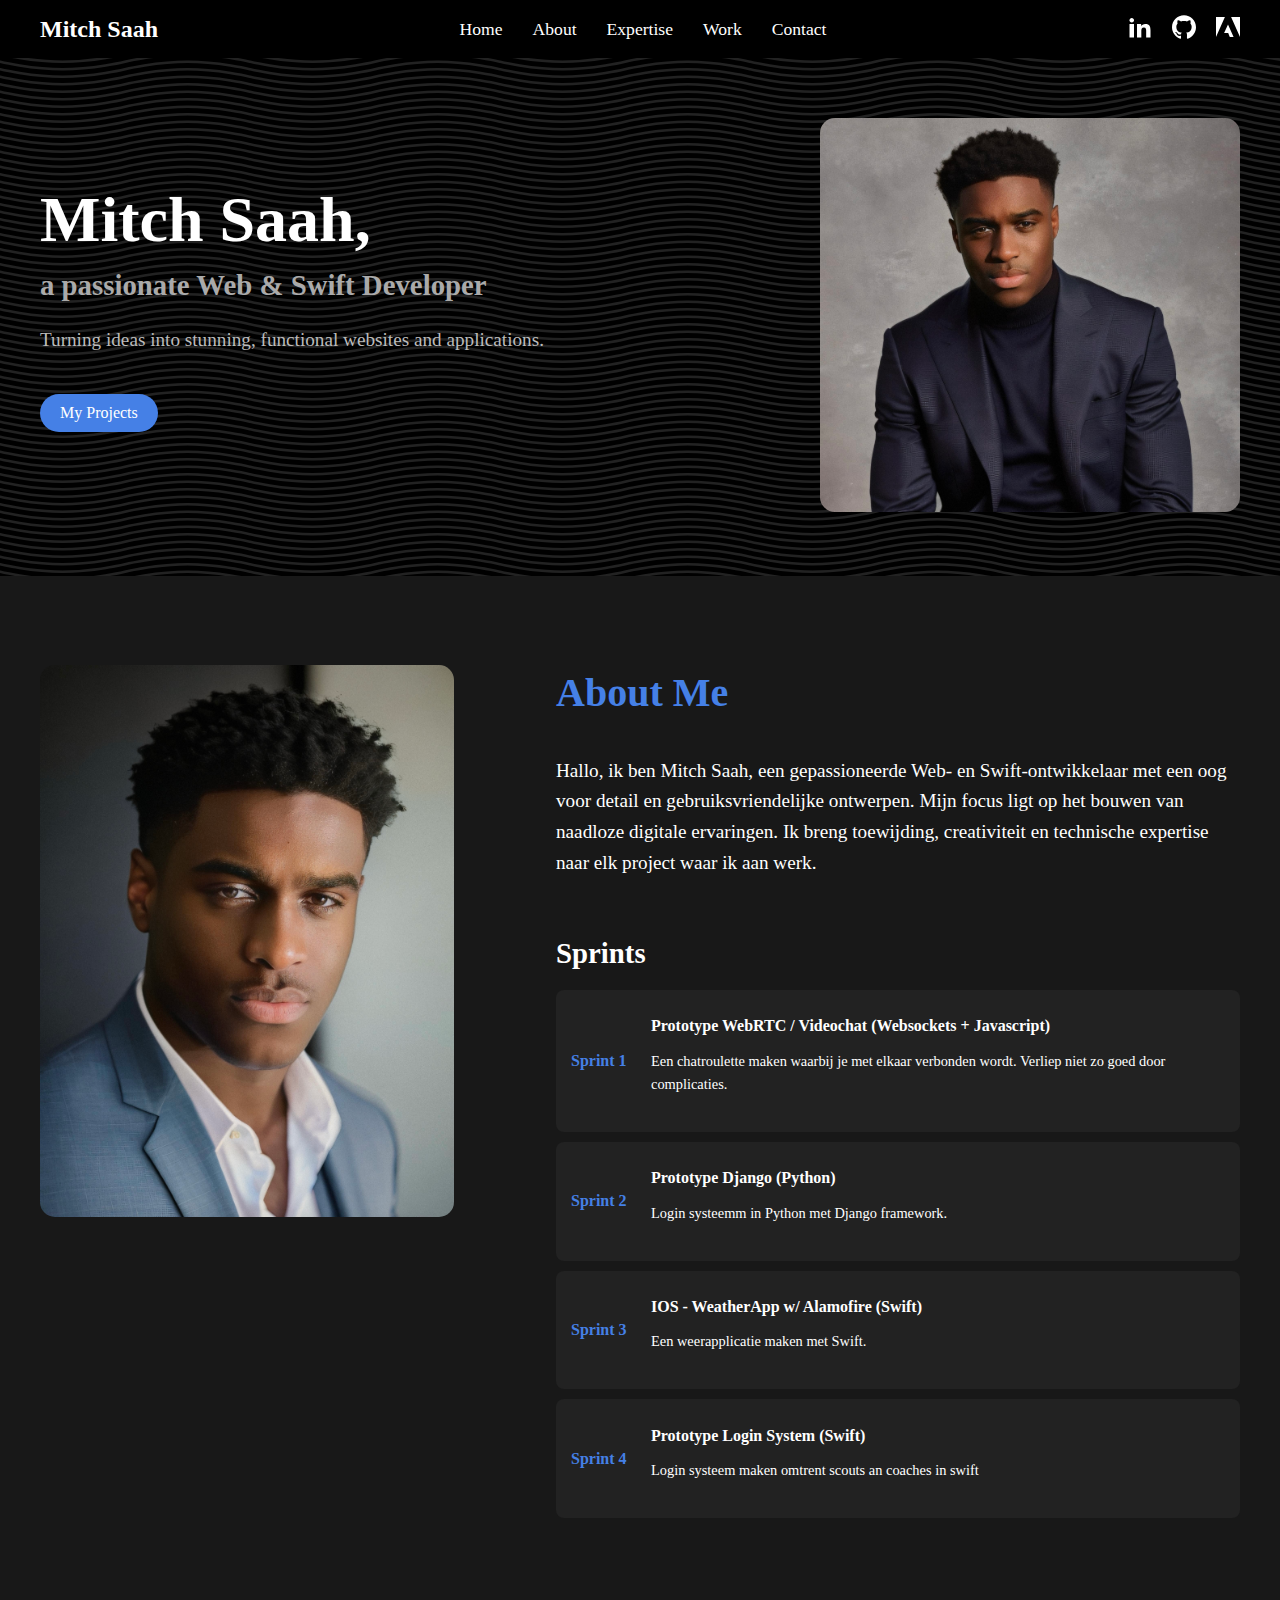
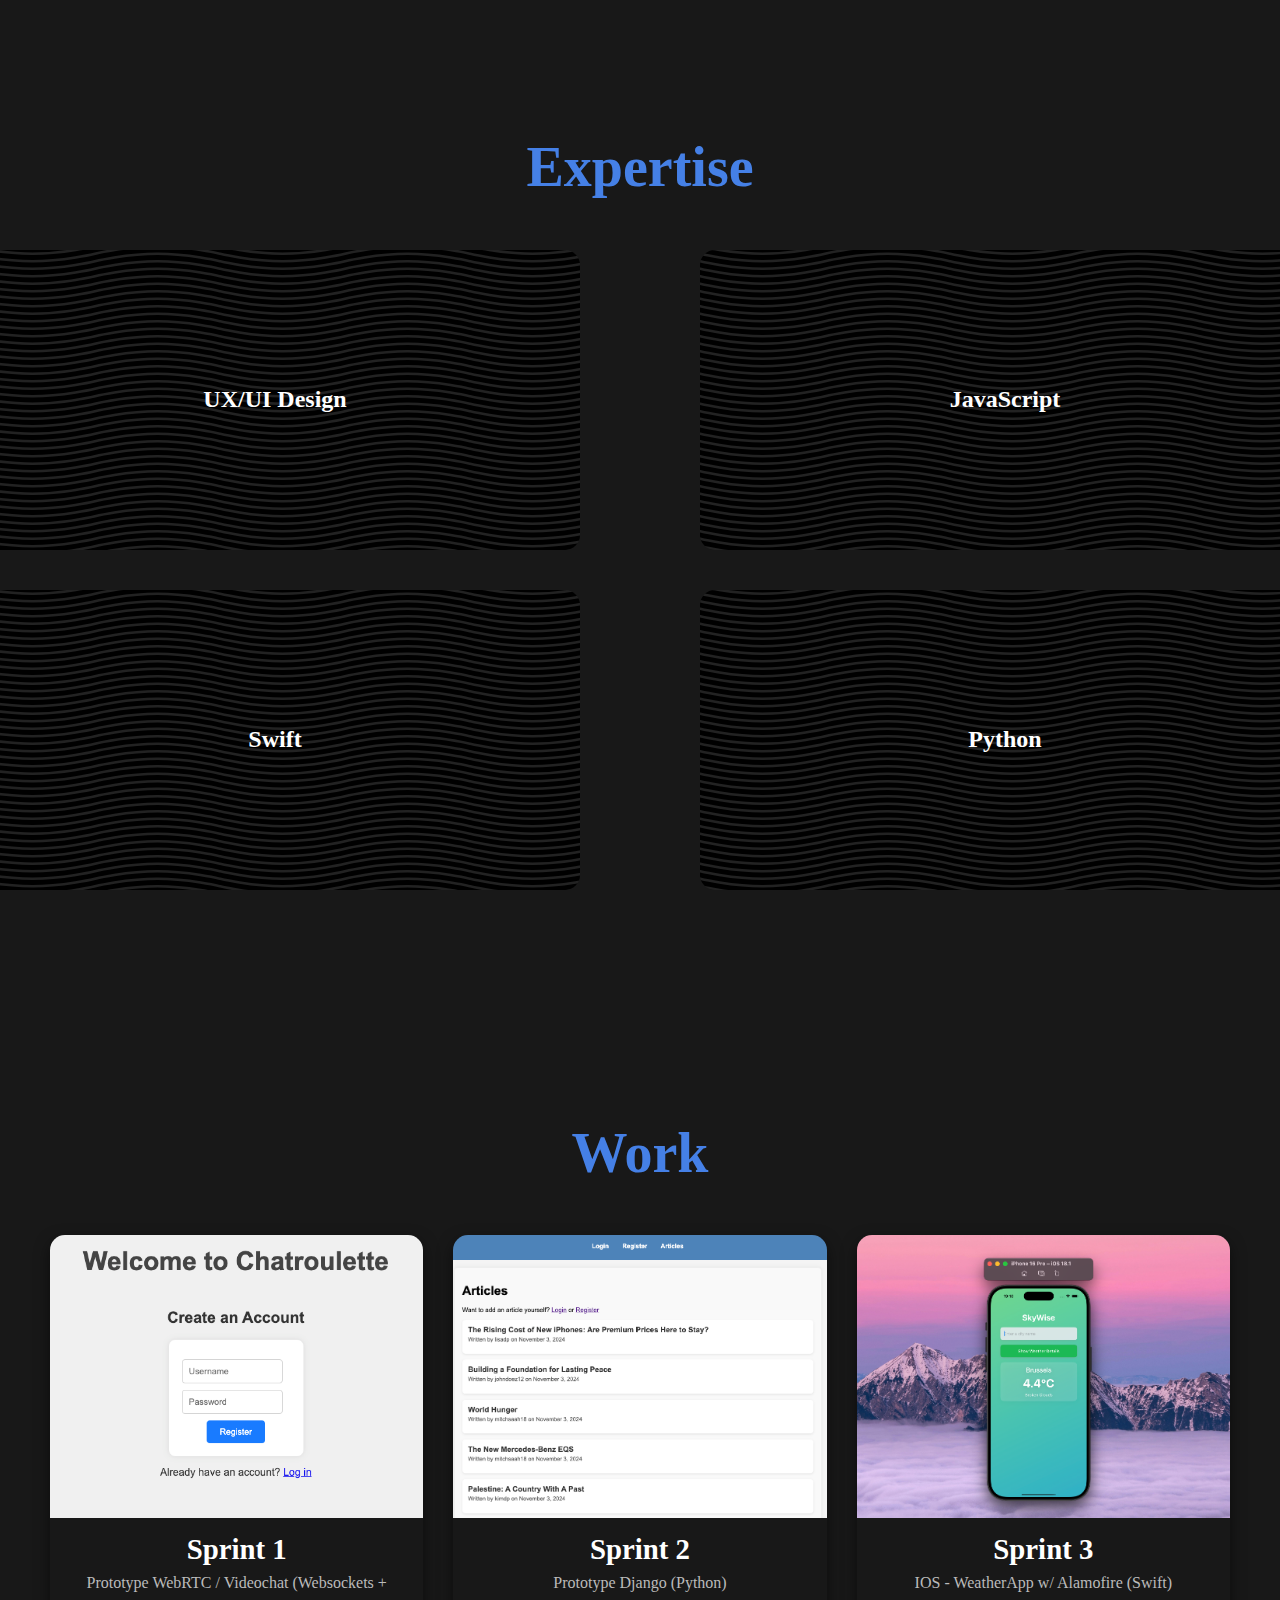
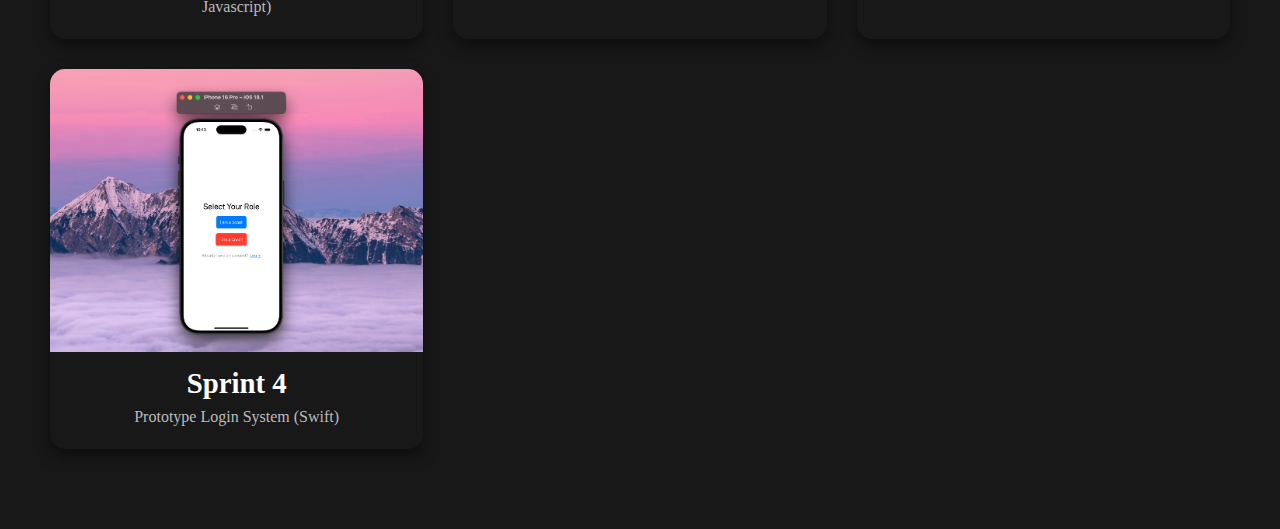
==== index.html @ 1f0cc009 "Added a Work selection with the sprints" ====
<!DOCTYPE html>
<html lang="en">
<head>
    <meta charset="UTF-8">
    <meta name="viewport" content="width=device-width, initial-scale=1.0">
    <link rel="stylesheet" href="styles/style.css">
    <title>Portfolio - Mitch Saah</title>
</head>
<body>
    <nav class="navbar">
        <!-- Logo/Name -->
        <div class="logo">
          <h1>Mitch Saah</h1>
        </div>
  
        <!-- Center Navigation Links -->
        <ul class="nav-links">
          <li><a href="#home">Home</a></li>
          <li><a href="#about">About</a></li>
          <li><a href="#Expertise">Expertise</a></li>
          <li><a href="#work">Work</a></li>
          <li><a href="#contact">Contact</a></li>
        </ul>
  
        <!-- Social Media Links -->
        <div class="social-links">
          <a href="https://www.linkedin.com/in/mitch-saah-420644205/" target="_blank" class="social-icon">
            <svg version="1.1" xmlns="http://www.w3.org/2000/svg" width="32" height="32" viewBox="0 0 32 32">
                <path d="M12 12h5.535v2.837h0.079c0.77-1.381 2.655-2.837 5.464-2.837 5.842 0 6.922 3.637 6.922 8.367v9.633h-5.769v-8.54c0-2.037-0.042-4.657-3.001-4.657-3.005 0-3.463 2.218-3.463 4.509v8.688h-5.767v-18z"></path>
                <path d="M2 12h6v18h-6v-18z"></path>
                <path d="M8 7c0 1.657-1.343 3-3 3s-3-1.343-3-3c0-1.657 1.343-3 3-3s3 1.343 3 3z"></path>
                </svg>
          </a>
          <a href="https://github.com/mitchsaah" target="_blank" class="social-icon">
            <svg version="1.1" xmlns="http://www.w3.org/2000/svg" width="32" height="32" viewBox="0 0 32 32">
                <path d="M16 0.395c-8.836 0-16 7.163-16 16 0 7.069 4.585 13.067 10.942 15.182 0.8 0.148 1.094-0.347 1.094-0.77 0-0.381-0.015-1.642-0.022-2.979-4.452 0.968-5.391-1.888-5.391-1.888-0.728-1.849-1.776-2.341-1.776-2.341-1.452-0.993 0.11-0.973 0.11-0.973 1.606 0.113 2.452 1.649 2.452 1.649 1.427 2.446 3.743 1.739 4.656 1.33 0.143-1.034 0.558-1.74 1.016-2.14-3.554-0.404-7.29-1.777-7.29-7.907 0-1.747 0.625-3.174 1.649-4.295-0.166-0.403-0.714-2.030 0.155-4.234 0 0 1.344-0.43 4.401 1.64 1.276-0.355 2.645-0.532 4.005-0.539 1.359 0.006 2.729 0.184 4.008 0.539 3.054-2.070 4.395-1.64 4.395-1.64 0.871 2.204 0.323 3.831 0.157 4.234 1.026 1.12 1.647 2.548 1.647 4.295 0 6.145-3.743 7.498-7.306 7.895 0.574 0.497 1.085 1.47 1.085 2.963 0 2.141-0.019 3.864-0.019 4.391 0 0.426 0.288 0.925 1.099 0.768 6.354-2.118 10.933-8.113 10.933-15.18 0-8.837-7.164-16-16-16z"></path>
                </svg>
          </a>
            <a href="https://mitchsaah.myportfolio.com" target="_blank" class="social-icon">
                <svg version="1.1" xmlns="http://www.w3.org/2000/svg" width="32" height="32" viewBox="0 0 32 32">
                    <path fill="#f00" d="M20.133 2.667h11.867v26.667zM11.867 2.667h-11.867v26.667zM16 12.533l7.467 16.8h-5.067l-2.133-5.333h-5.467z"></path>
                </svg>
          </a>
        </div>
    </nav>

    <!-- Header -->
    <header>
        <section class="header">
            <div class="header-content">
              <div class="header-text">
                <h1>Mitch Saah,</h1>
                <h2>a passionate Web & Swift Developer</h2>
                <p>Turning ideas into stunning, functional websites and applications.</p>
                <a href="#work" class="btn">My Projects</a>
              </div>
              <div class="header-image">
                <img src="img/photos/mitchsaah-linkedin.jpg" alt="profile-pic">
              </div>
            </div>
        </section>
    </header>

    <section class="about" id="about">
        <!-- Image -->
        <div class="about-image">
          <img src="img/photos/about-picture.jpg" alt="About Me">
        </div>
      
        <!-- Text Content -->
        <div class="about-content">
          <h2>About Me</h2>
          <p>
            Hallo, ik ben Mitch Saah, een gepassioneerde Web- en Swift-ontwikkelaar met een oog voor detail en gebruiksvriendelijke ontwerpen. Mijn focus ligt op het bouwen van naadloze digitale ervaringen. Ik breng toewijding, creativiteit en technische expertise naar elk project waar ik aan werk.
          </p>
      
          <!-- Sprints Section -->
          <div class="sprints">
            <h3>Sprints</h3>
            <div class="sprint-card">
              <div class="sprint-number">Sprint 1</div>
              <div class="details">
                <h4>Prototype WebRTC / Videochat (Websockets + Javascript)</h4>
                <p>Een chatroulette maken waarbij je met elkaar verbonden wordt. Verliep niet zo goed door complicaties.</p>
              </div>
            </div>
            <div class="sprint-card">
              <div class="sprint-number">Sprint 2</div>
              <div class="details">
                <h4>Prototype Django (Python)</h4>
                <p>Login systeemm in Python met Django framework.</p>
              </div>
            </div>
            <div class="sprint-card">
              <div class="sprint-number">Sprint 3</div>
              <div class="details">
                <h4>IOS - WeatherApp w/ Alamofire (Swift)</h4>
                <p>Een weerapplicatie maken met Swift.</p>
              </div>
            </div>
            <div class="sprint-card">
              <div class="sprint-number">Sprint 4</div>
              <div class="details">
                <h4>Prototype Login System (Swift)</h4>
                <p>Login systeem maken omtrent scouts an coaches in swift</p>
              </div>
            </div>
        </div>
    </section>

    <section class="expertise-section">
      <h2 class="expertise-title">Expertise</h2>
      <div class="expertise-container">
        <!-- Left Expertise Column -->
        <div class="expertise-column">
          <div class="expertise-card" data-percentage="90%">
            <div class="expertise-overlay"></div>
            <h3>UX/UI Design</h3>
          </div>
          <div class="expertise-card" data-percentage="75%">
            <div class="expertise-overlay"></div>
            <h3>Swift</h3>
          </div>
        </div>
    
        <!-- Center Portrait -->
        <div class="expertise-image">
          <img src="img/photos/expertise-picture.jpg" alt="Mitch Saah">
        </div>
    
        <!-- Right Expertise Column -->
        <div class="expertise-column">
          <div class="expertise-card" data-percentage="80%">
            <div class="expertise-overlay"></div>
            <h3>JavaScript</h3>
          </div>
          <div class="expertise-card" data-percentage="70%">
            <div class="expertise-overlay"></div>
            <h3>Python</h3>
          </div>
        </div>
      </div>
    </section>

    <section class="work-section">
      <h2 class="work-title">Work</h2>
      <div class="work-container">
        <!-- Work Card 1 -->
        <a href="sprint1.html" class="work-card">
          <div class="work-image">
            <img src="img/sprint-cards-work/sprint1.png" alt="Sprint 1">
          </div>
          <h3>Sprint 1</h3>
          <p>Prototype WebRTC / Videochat (Websockets + Javascript)</p>
        </a>
    
        <!-- Work Card 2 -->
        <a href="sprint2.html" class="work-card">
          <div class="work-image">
            <img src="img/sprint-cards-work/sprint2.png" alt="Sprint 2">
          </div>
          <h3>Sprint 2</h3>
          <p>Prototype Django (Python)</p>
        </a>
    
        <!-- Work Card 3 -->
        <a href="sprint3.html" class="work-card">
          <div class="work-image">
            <img src="img/sprint-cards-work/sprint3.png" alt="Sprint 3">
          </div>
          <h3>Sprint 3</h3>
          <p>IOS - WeatherApp w/ Alamofire (Swift)</p>
        </a>
    
        <!-- Work Card 4 -->
        <a href="sprint4.html" class="work-card">
          <div class="work-image">
            <img src="img/sprint-cards-work/sprint4.png" alt="Sprint 4">
          </div>
          <h3>Sprint 4</h3>
          <p>Prototype Login System (Swift)</p>
        </a>
      </div>
    </section>
  <script src="script.js"></script>
</body>
</html>
---- styles/style.css ----
/* General Reset */
body, h1, ul, li, a {
    margin: 0;
    padding: 0;
    font-family: "Poppins";
    text-decoration: none;
    list-style: none;
}
  
body {
    background-color: #181818;
    color: white;
}
  
/* Navbar Container */
.navbar {
     display: flex;
    align-items: center;
    justify-content: space-between;
    padding: 15px 40px;
    background-color: #000;
 }
  
/* Logo */
.logo h1 {
    font-size: 1.5em;
    color: white;
}
  
/* Navigation Links */
  .nav-links {
    display: flex;
    gap: 30px;
}
  
.nav-links li {
    list-style: none;
}
  
.nav-links a {
     color: white;
    font-size: 1.1em;
    transition: color 0.3s;
}
  
.nav-links a:hover {
    color: #00aced;
}
  
/* Social Links */
.social-links {
    display: flex;
    gap: 20px;
    align-items: center;
  }
  
  .social-icon svg {
    width: 24px; 
    height: 24px; 
  }
  
  .social-icon svg path {
    fill: white; 
    transition: fill 0.3s ease; 
  }
  
  .social-icon:hover svg path {
    fill: #00aced;
}

/* Header Section */
.header {
    display: flex;
    justify-content: space-between;
    align-items: center;
    background-color: #000000;
    background-image: url("data:image/svg+xml,%3Csvg xmlns='http://www.w3.org/2000/svg' width='250' height='30' viewBox='0 0 1000 120'%3E%3Cg fill='none' stroke='%23222' stroke-width='10' %3E%3Cpath d='M-500 75c0 0 125-30 250-30S0 75 0 75s125 30 250 30s250-30 250-30s125-30 250-30s250 30 250 30s125 30 250 30s250-30 250-30'/%3E%3Cpath d='M-500 45c0 0 125-30 250-30S0 45 0 45s125 30 250 30s250-30 250-30s125-30 250-30s250 30 250 30s125 30 250 30s250-30 250-30'/%3E%3Cpath d='M-500 105c0 0 125-30 250-30S0 105 0 105s125 30 250 30s250-30 250-30s125-30 250-30s250 30 250 30s125 30 250 30s250-30 250-30'/%3E%3Cpath d='M-500 15c0 0 125-30 250-30S0 15 0 15s125 30 250 30s250-30 250-30s125-30 250-30s250 30 250 30s125 30 250 30s250-30 250-30'/%3E%3Cpath d='M-500-15c0 0 125-30 250-30S0-15 0-15s125 30 250 30s250-30 250-30s125-30 250-30s250 30 250 30s125 30 250 30s250-30 250-30'/%3E%3Cpath d='M-500 135c0 0 125-30 250-30S0 135 0 135s125 30 250 30s250-30 250-30s125-30 250-30s250 30 250 30s125 30 250 30s250-30 250-30'/%3E%3C/g%3E%3C/svg%3E");
    padding: 60px 40px;
}
  
.header-content {
    display: flex;
    justify-content: space-between;
    align-items: center;
    width: 100%;
}
  
.header-text {
    max-width: 50%;
    margin-top: -20px; 
}
  
.header-text h1 {
    font-size: 4em; 
    line-height: 1.2;
    color: white;
    font-weight: bold;
}
  
.header-text h2 {
    font-size: 1.8em; 
    color: #aaa;
    margin-top: 10px;
}
  
.header-text p {
    margin-top: 15px;
    font-size: 1.2em;
    line-height: 1.5;
    color: #bbb;
}
  
.btn {
    display: inline-block;
    margin-top: 20px;
    padding: 10px 20px;
    background-color: #4580e6; 
    color: white;
    font-size: 1em;
    border-radius: 25px;
    text-align: center;
}
  
.btn:hover {
    background-color: #00aced;
    transition: 0.2s;
}
  
.header-image {
    max-width: 35%;
}
  
.header-image img {
    max-width: 100%;
    border-radius: 15px;
    object-fit: cover;
}

/* About Section */
.about {
    display: flex;
    justify-content: space-between; 
    align-items: flex-start; 
    padding: 60px 40px;
    gap: 5%;
}
  
.about-image {
    flex: 0.4; 
    max-width: 34.5%; 
}
  
.about-image img {
    margin-top: 7%;
    width: 100%;
    height: auto;
    border-radius: 15px; 
}
  
.about-content {
    flex: 0.6; 
    max-width: 60%;
    display: flex;
    flex-direction: column;
}
  
.about-content h2 {
    font-size: 2.5em; 
    margin-bottom: 20px;
    color: #4580e6; 
}
  
.about-content p {
    font-size: 1.2em;
    line-height: 1.6;
    margin-bottom: 30px;
}
  
/* Sprints Section */
.sprints h3 {
    font-size: 1.8em;
    margin-bottom: 20px;
}
  
.sprint-card {
    display: flex;
    align-items: center;
    padding: 6px 15px; 
    background: #222; 
    border-radius: 8px; 
    margin-bottom: 10px; 
}
  
.sprint-card .sprint-number {
    font-size: 1em; 
    font-weight: bold;
    color: #4580e6; 
    min-width: 80px; 
}
  
.sprint-card .details h4 {
    margin-bottom: 5px;
}
  
.sprint-card .details p {
    font-size: 0.9em; 
}

/* Expertise Section */
.expertise-section {
    padding: 100px 50px; 
    text-align: center;
}
  
.expertise-title {
    font-size: 3.5em; 
    font-weight: bold;
    color: #4580e6;
}
  
.expertise-container {
    display: flex;
    justify-content: center;
    align-items: center;
    gap: 60px; 
}
  
.expertise-column {
    display: flex;
    flex-direction: column;
    gap: 40px; 
}
  
.expertise-card {
    position: relative;
    background-color: #000000;
    background-image: url("data:image/svg+xml,%3Csvg xmlns='http://www.w3.org/2000/svg' width='250' height='30' viewBox='0 0 1000 120'%3E%3Cg fill='none' stroke='%23222' stroke-width='10' %3E%3Cpath d='M-500 75c0 0 125-30 250-30S0 75 0 75s125 30 250 30s250-30 250-30s125-30 250-30s250 30 250 30s125 30 250 30s250-30 250-30'/%3E%3Cpath d='M-500 45c0 0 125-30 250-30S0 45 0 45s125 30 250 30s250-30 250-30s125-30 250-30s250 30 250 30s125 30 250 30s250-30 250-30'/%3E%3Cpath d='M-500 105c0 0 125-30 250-30S0 105 0 105s125 30 250 30s250-30 250-30s125-30 250-30s250 30 250 30s125 30 250 30s250-30 250-30'/%3E%3Cpath d='M-500 15c0 0 125-30 250-30S0 15 0 15s125 30 250 30s250-30 250-30s125-30 250-30s250 30 250 30s125 30 250 30s250-30 250-30'/%3E%3Cpath d='M-500-15c0 0 125-30 250-30S0-15 0-15s125 30 250 30s250-30 250-30s125-30 250-30s250 30 250 30s125 30 250 30s250-30 250-30'/%3E%3Cpath d='M-500 135c0 0 125-30 250-30S0 135 0 135s125 30 250 30s250-30 250-30s125-30 250-30s250 30 250 30s125 30 250 30s250-30 250-30'/%3E%3C/g%3E%3C/svg%3E");    border-radius: 15px;
    height: 300px; 
    width: 610px; 
    display: flex;
    align-items: center;
    justify-content: center;
    overflow: hidden;
    cursor: pointer;
}
  
.expertise-card:hover {
    transform: scale(1.1); 
    box-shadow: 0 10px 25px rgba(0, 0, 0, 0.8);
    transition: 0.3s ease;
}
  
/* Expertise Overlay */
.expertise-overlay {
    position: absolute;
    inset: 0; 
    background: rgba(0, 0, 0, 0.85); 
    opacity: 0; 
    transition: opacity 0.4s ease-in-out; 
    display: flex;
    align-items: center;
    justify-content: center;
}
  
.expertise-overlay span {
    font-size: 2em; 
    font-weight: bold;
}
  
.expertise-card:hover .expertise-overlay {
    opacity: 1; 
}
  
.expertise-card h3 {
    position: relative;
    z-index: 2; 
    font-size: 1.5em; 
    font-weight: bold;
    text-align: center;
}
  
.expertise-card:hover h3 {
    visibility: hidden; 
}
  
/* Expertise Image */
.expertise-image {
    border-radius: 15px;
    overflow: hidden;
    height: 650px; 
    width: 600px; 
    display: flex;
    justify-content: center;
    align-items: center;
}
  
.expertise-image img {
    width: 100%;
    height: 100%;
    object-fit: cover;
}

/* Work Section */
.work-section {
    background-color: #181818;
    padding: 80px 50px;
    text-align: center;
  }
  
  .work-title {
    font-size: 3.5em;
    font-weight: bold;
    color: #4580e6;
    margin-bottom: 50px;
  }
  
  .work-container {
    display: grid;
    grid-template-columns: repeat(auto-fit, minmax(300px, 1fr));
    gap: 30px;
    justify-items: center;
  }
  
  .work-card {
    text-decoration: none;
    color: inherit;
    border-radius: 15px;
    overflow: hidden;
    box-shadow: 0 6px 15px rgba(0, 0, 0, 0.5);
    transition: transform 0.3s ease, box-shadow 0.3s ease;
    display: flex;
    flex-direction: column;
    align-items: center;
  }
  
  .work-card:hover {
    transform: scale(1.05);
    box-shadow: 0 10px 25px rgba(0, 0, 0, 0.8);
  }
  
  .work-image img {
    width: 100%;
    height: auto;
    display: block;
  }
  
  .work-card h3 {
    margin: 15px 0 5px 0; 
    font-size: 1.8em;
    font-weight: bold;
    text-align: center;
  }
  
  .work-card p {
    font-size: 1em; 
    color: #bbb; 
    text-align: center;
    margin: 0 15px 20px 15px;
    line-height: 1.5;
  }
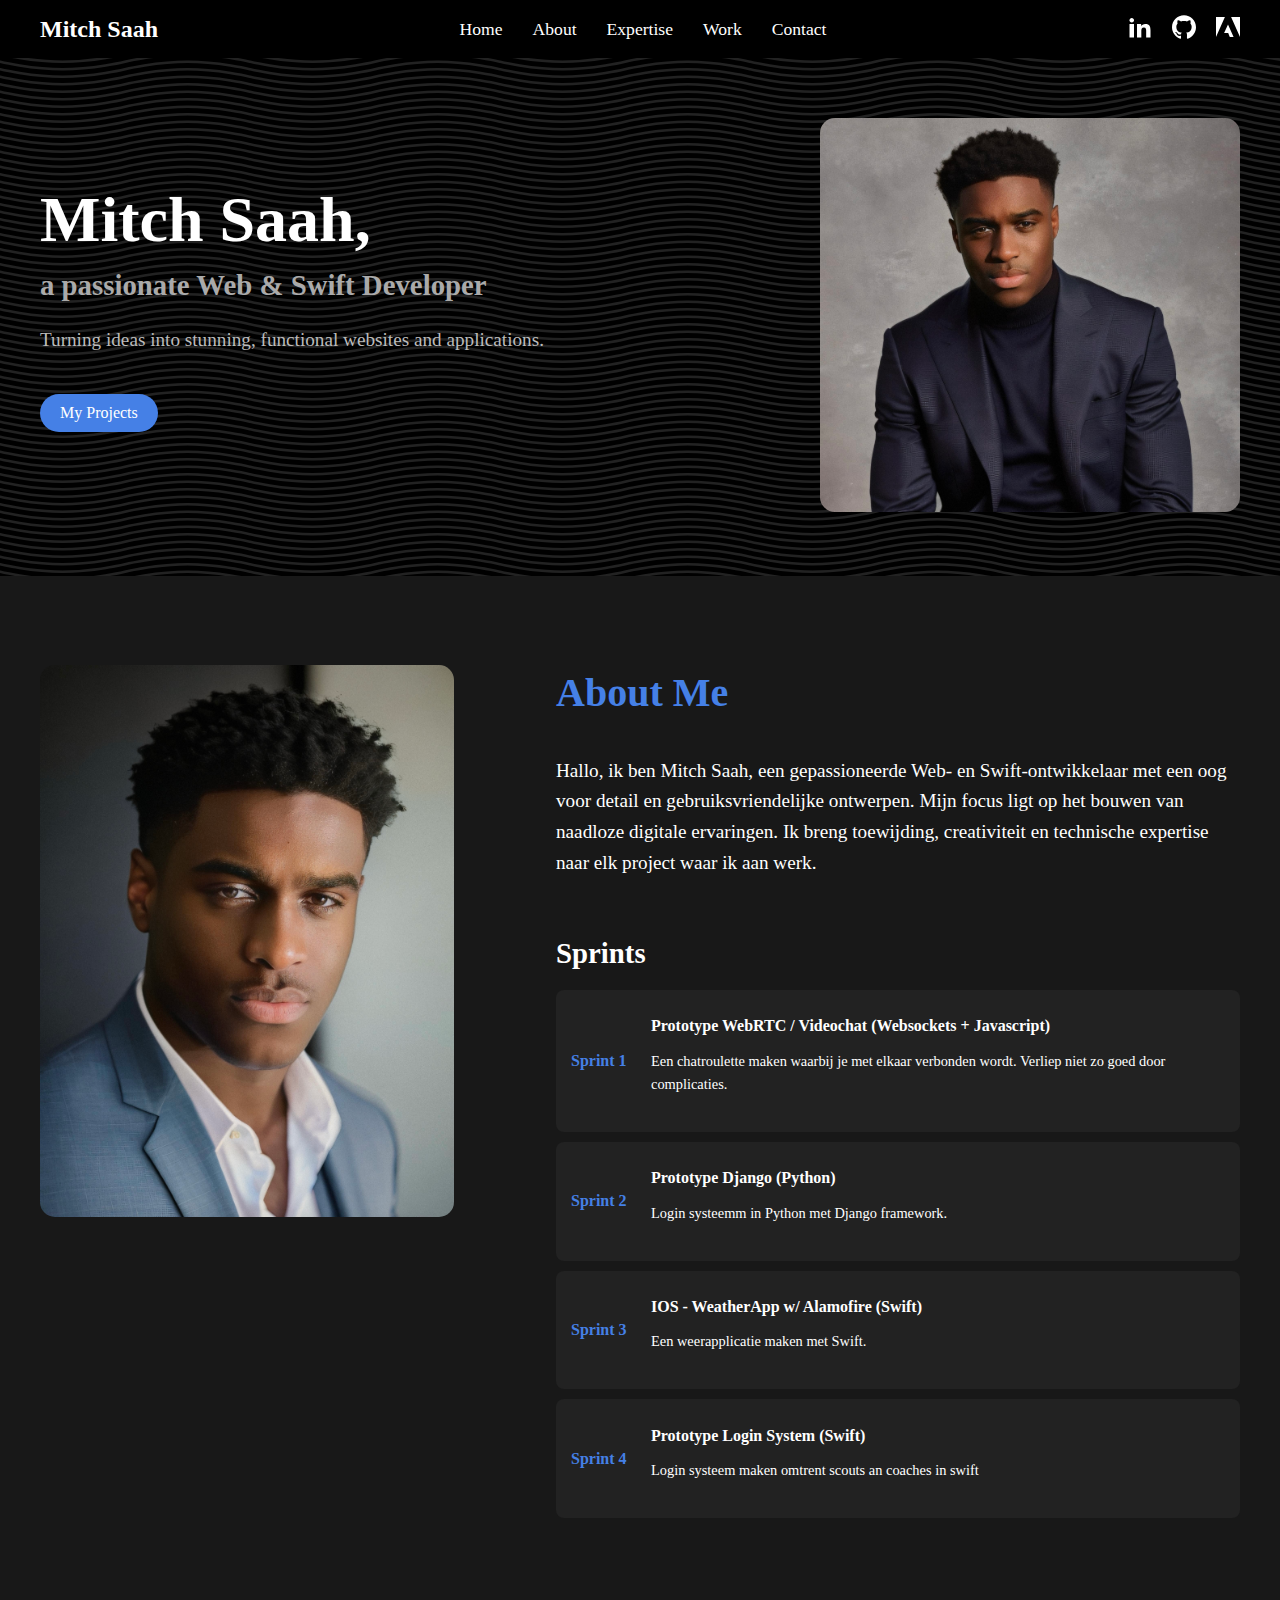
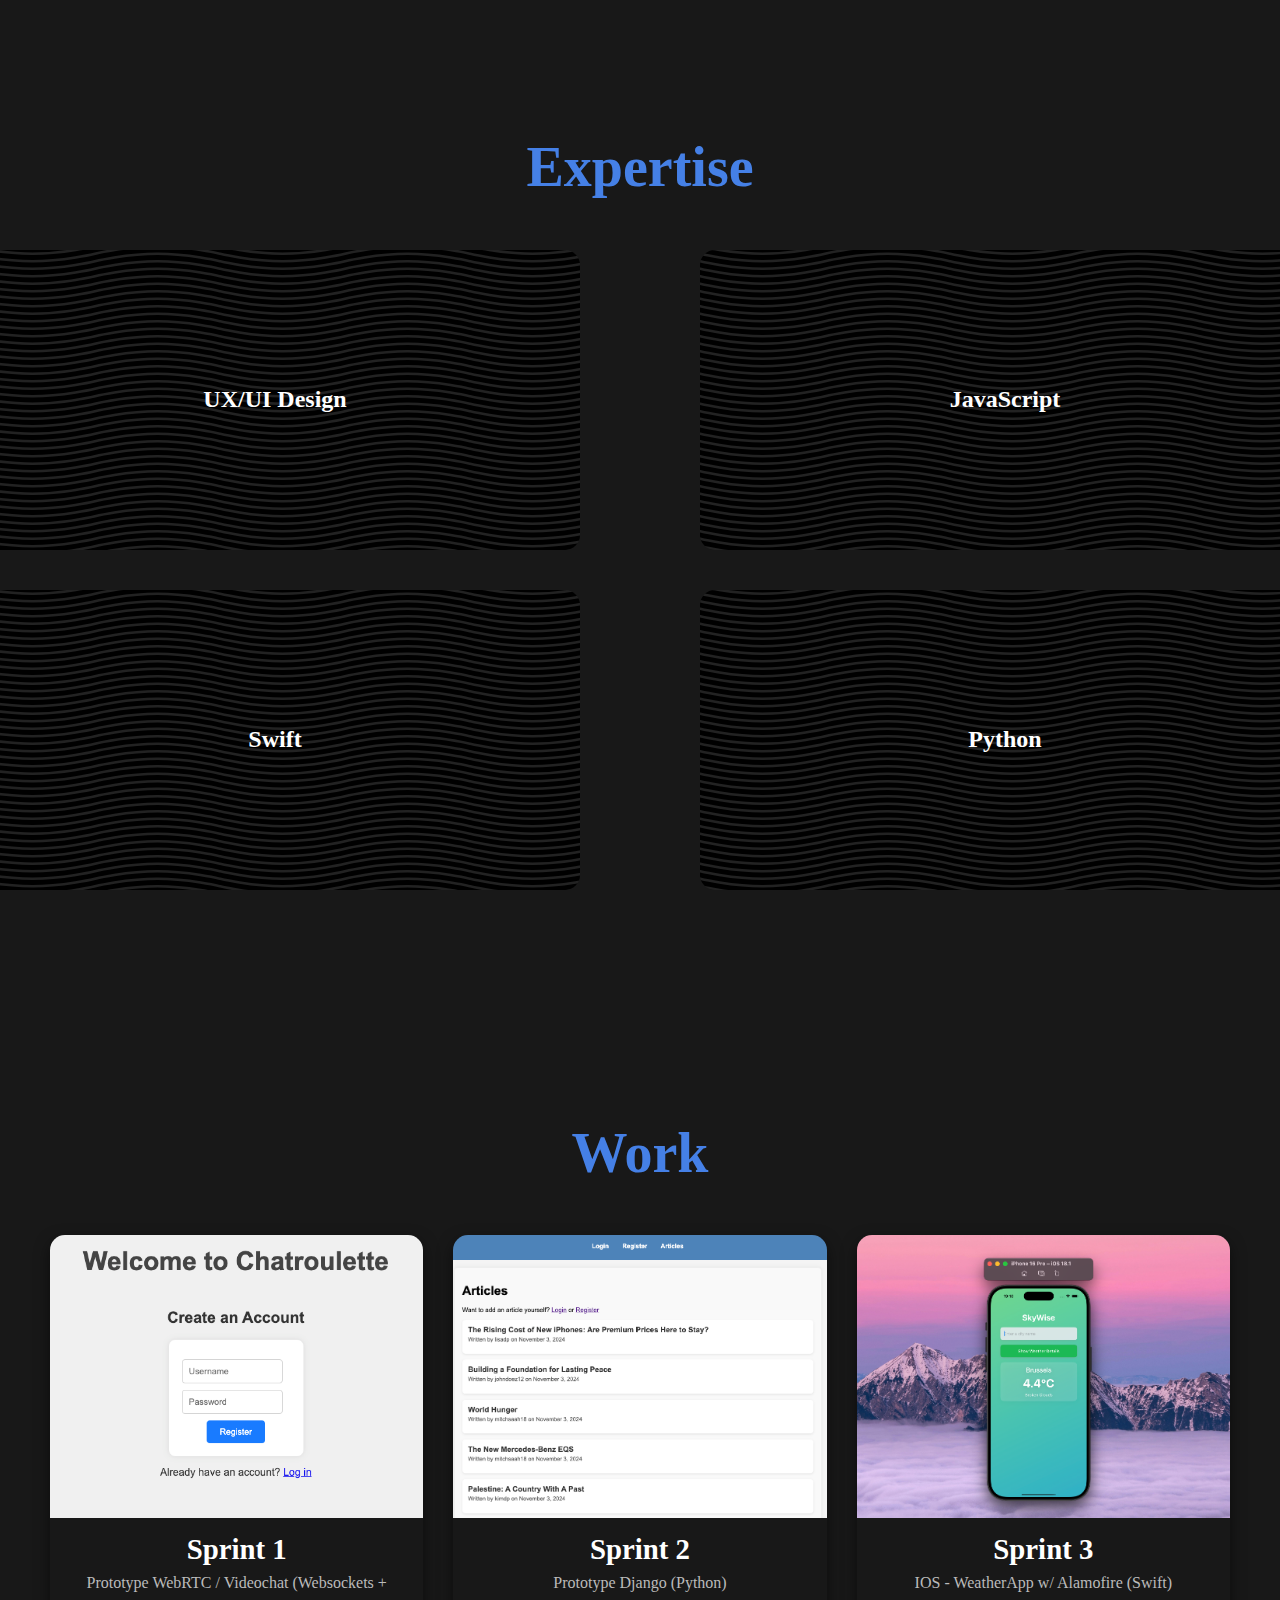
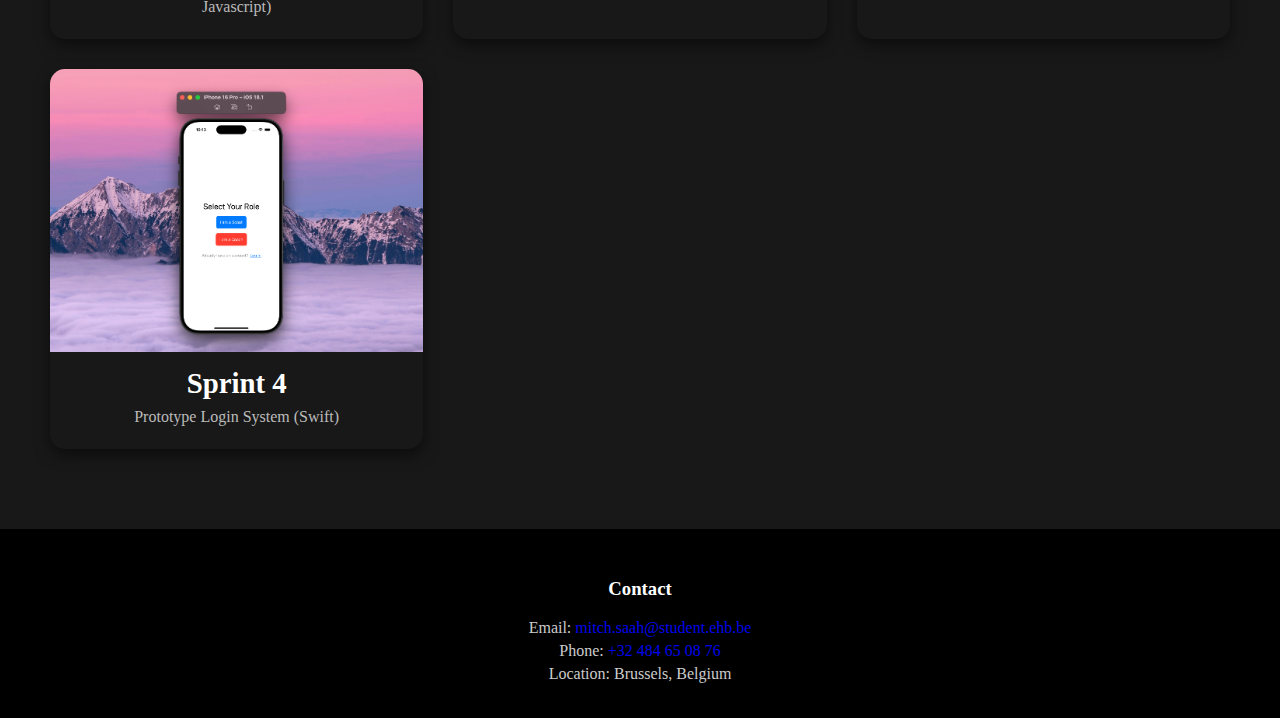
==== commit 0e177205: "Added a footer to all pages" ====
--- a/index.html
+++ b/index.html
@@ -146,7 +146,7 @@
       <h2 class="work-title">Work</h2>
       <div class="work-container">
         <!-- Work Card 1 -->
-        <a href="sprint1.html" class="work-card">
+        <a href="html/sprint1.html" class="work-card">
           <div class="work-image">
             <img src="img/sprint-cards-work/sprint1.png" alt="Sprint 1">
           </div>
@@ -155,7 +155,7 @@
         </a>
     
         <!-- Work Card 2 -->
-        <a href="sprint2.html" class="work-card">
+        <a href="html/sprint2.html" class="work-card">
           <div class="work-image">
             <img src="img/sprint-cards-work/sprint2.png" alt="Sprint 2">
           </div>
@@ -164,7 +164,7 @@
         </a>
     
         <!-- Work Card 3 -->
-        <a href="sprint3.html" class="work-card">
+        <a href="html/sprint3.html" class="work-card">
           <div class="work-image">
             <img src="img/sprint-cards-work/sprint3.png" alt="Sprint 3">
           </div>
@@ -173,7 +173,7 @@
         </a>
     
         <!-- Work Card 4 -->
-        <a href="sprint4.html" class="work-card">
+        <a href="html/sprint4.html" class="work-card">
           <div class="work-image">
             <img src="img/sprint-cards-work/sprint4.png" alt="Sprint 4">
           </div>
@@ -184,4 +184,15 @@
     </section>
   <script src="script.js"></script>
 </body>
+<footer id="footer">
+  <div class="footer-container">
+    <!-- Contact Information -->
+    <div class="footer-contact">
+      <h3>Contact</h3>
+      <p>Email: <a href="mailto:mitch.saah@student.ehb.be">mitch.saah@student.ehb.be</a></p>
+      <p>Phone: <a href="tel:+32 484 65 08 76">+32 484 65 08 76</a></p>
+      <p>Location: Brussels, Belgium</p>
+    </div>
+  </div>
+</footer>
 </html>--- a/styles/style.css
+++ b/styles/style.css
@@ -357,4 +357,120 @@
     text-align: center;
     margin: 0 15px 20px 15px;
     line-height: 1.5;
-  }+  }
+
+  /* Sprint Header */
+  .sprint-header {
+    text-align: center;
+    padding: 50px 20px;
+  }
+  
+  .sprint-header h1 {
+    font-size: 3em;
+    margin-bottom: 10px;
+    color: #4580e6;
+  }
+  
+  .sprint-header p {
+    font-size: 1.2em;
+    max-width: 800px;
+    margin: 0 auto;
+    color: #aaa;
+  }
+  
+  /* Photo Section */
+  .photo-section {
+    text-align: center;
+  }
+  
+  .photo {
+    max-width: 80%;
+    height: auto;
+    border-radius: 10px;
+    box-shadow: 0 4px 15px rgba(0, 0, 0, 0.7);
+    margin: auto;
+  }
+  
+  /* Concept Section */
+  .concept-section {
+    padding: 60px 20px;
+    text-align: center;
+  }
+  
+  .concept-section h2 {
+    font-size: 2.5em;
+    margin-bottom: 30px;
+    color: #4580e6;
+  }
+  
+  .concept-section p {
+    font-size: 1.2em;
+    max-width: 800px;
+    margin: 0 auto 20px;
+    line-height: 1.8;
+  }
+
+
+/* SPRINT 2*/
+/* Photo Gallery */
+.gallery-grid {
+    display: flex;
+    gap: 30px; 
+    justify-content: center;
+}
+  
+.gallery-grid img {
+    width: 100%;
+    max-width: 550px; 
+    height: auto;
+    border-radius: 10px;
+    transition: transform 0.3s ease, box-shadow 0.3s ease;
+}
+  
+.gallery-grid img:hover {
+    transform: scale(1.05); 
+}
+
+/* Sprint 3 Specific Gallery */
+  .sprint3-grid {
+    display: flex;
+    justify-content: center;
+    gap: 50px; 
+  }
+  
+  .sprint3-grid img {
+    width: 300px; 
+    height: 600px; 
+    object-fit: cover; 
+    border-radius: 20px; 
+    transition: transform 0.3s ease;
+  }
+  
+  .sprint3-grid img:hover {
+    transform: scale(1.05); /* Subtle zoom effect */
+  }
+
+  /* Footer Styles */
+  #footer {
+    background-color: #000; 
+    padding: 30px 10px;
+    text-align: center;
+  }
+  
+#footer-container {
+    display: flex;
+    flex-direction: column;
+    gap: 20px; 
+  }
+  
+#footer p, .footer a {
+    font-size: 1em;
+    color: #ccc;
+    text-decoration: none;
+    margin: 5px 0;
+  }
+  
+#footer a:hover {
+    color: #4580e6; 
+    transition: 0.2s;
+}